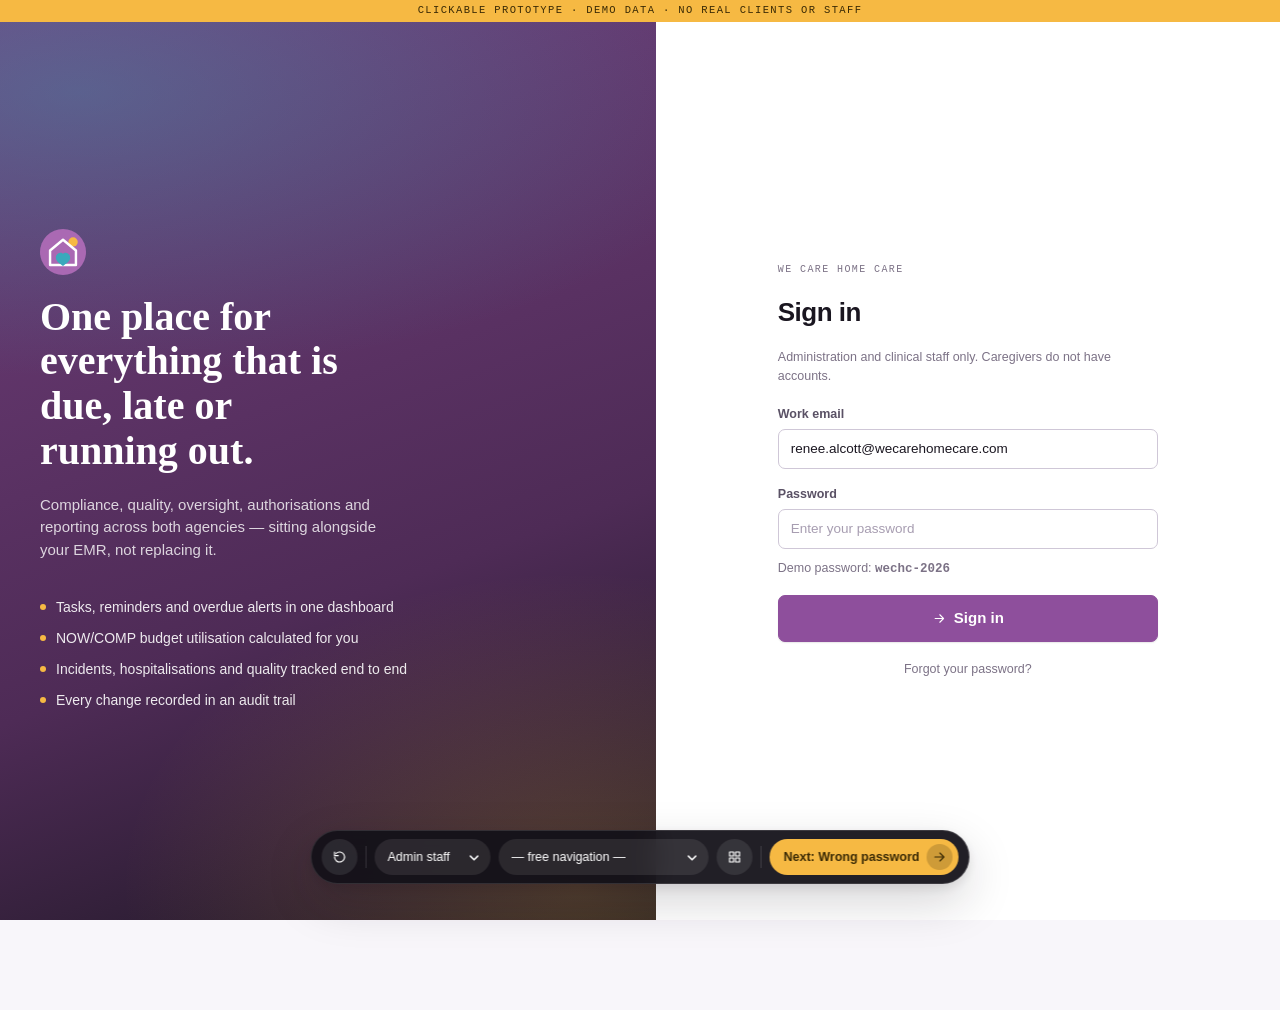
==== prototype/index.html @ 82a65e17 "feat: clickable prototype of the operations management system A branded, click-through prototype of " ====
<!doctype html>
<html lang="en">
<head>
<meta charset="utf-8">
<meta name="viewport" content="width=device-width, initial-scale=1">
<meta name="robots" content="noindex, nofollow">
<title>We Care Home Care — Operations System (clickable prototype)</title>
<link rel="icon" href="assets/logo.svg">
<link rel="stylesheet" href="css/tokens.css">
<link rel="stylesheet" href="css/app.css">
<link rel="stylesheet" href="css/components.css">
</head>
<body>

<div class="demo-flag">Clickable prototype · demo data · no real clients or staff</div>

<div id="app"></div>
<div id="overlay" class="ovl" style="display:none"></div>
<div id="toasts" class="toast-wrap"></div>
<div id="chrome" class="chrome"></div>

<!-- plain scripts, no modules: this has to run from file:// -->
<script src="js/data.js"></script>
<script src="js/ui.js"></script>
<script src="js/app.js"></script>

<script src="js/screens/auth.js"></script>
<script src="js/screens/dashboard.js"></script>
<script src="js/screens/clients.js"></script>
<script src="js/screens/caregivers.js"></script>
<script src="js/screens/budget.js"></script>
<script src="js/screens/tasks.js"></script>
<script src="js/screens/incidents.js"></script>
<script src="js/screens/hospitalisations.js"></script>
<script src="js/screens/quality.js"></script>
<script src="js/screens/isp.js"></script>
<script src="js/screens/oversight.js"></script>
<script src="js/screens/calendar.js"></script>
<script src="js/screens/reports.js"></script>
<script src="js/screens/settings.js"></script>
<script src="js/screens/system.js"></script>

<script src="js/flows.js"></script>
<script>APP.boot();</script>
</body>
</html>
---- prototype/css/tokens.css ----
/* ============================================================
   We Care Home Care — design tokens
   Brand: purple #AA69B3 · teal #3AA9BC · gold #F6B943
   Light only. This is a product mock, not a document.
   ============================================================ */

:root {
  /* ---- purple (primary) ---- */
  --p-50:  #F9F3FB;
  --p-100: #F0E3F4;
  --p-200: #E0C7E8;
  --p-300: #C99BD6;
  --p-400: #B47FC6;
  --p-500: #AA69B3;
  --p-600: #8E4F9C;
  --p-700: #713E7C;
  --p-800: #4E2B56;

  /* ---- teal (secondary / system actions) ---- */
  --t-50:  #EAF6F8;
  --t-100: #D4ECF1;
  --t-200: #A7DAE4;
  --t-300: #6FC3D3;
  --t-400: #3AA9BC;
  --t-500: #2A8FA0;
  --t-600: #217585;
  --t-700: #1A5A66;

  /* ---- gold (warning / attention) ---- */
  --g-50:  #FEF8EA;
  --g-100: #FDEECD;
  --g-200: #FBDD9B;
  --g-300: #F6B943;
  --g-400: #D89C26;
  --g-500: #A9761A;
  --g-600: #8C5E06;

  /* ---- red (danger / overdue / blocked) ---- */
  --r-50:  #FDEEEC;
  --r-100: #FADCD7;
  --r-200: #F2B6AD;
  --r-400: #D9584A;
  --r-500: #C0392B;
  --r-600: #9C2C20;

  /* ---- green (good / complete) ---- */
  --gr-50:  #E9F7F0;
  --gr-100: #CDEDDD;
  --gr-400: #34A473;
  --gr-500: #1E8E5A;
  --gr-600: #166B44;

  /* ---- neutrals, biased slightly toward the brand purple ---- */
  --n-0:   #FFFFFF;
  --n-25:  #FCFBFD;
  --n-50:  #F8F6FA;
  --n-100: #F1EDF4;
  --n-200: #E4DEEA;
  --n-300: #CFC7D7;
  --n-400: #A79DB1;
  --n-500: #7C7286;
  --n-600: #5A5165;
  --n-700: #413A4A;
  --n-800: #2B2532;
  --n-900: #1A1620;

  /* ---- semantic ---- */
  --bg:            var(--n-50);
  --surface:       var(--n-0);
  --surface-sunk:  var(--n-100);
  --border:        var(--n-200);
  --border-strong: var(--n-300);
  --text:          var(--n-900);
  --text-soft:     var(--n-600);
  --text-mute:     var(--n-500);
  --text-invert:   var(--n-0);

  /* ---- type ---- */
  --sans: -apple-system, BlinkMacSystemFont, "Segoe UI", Roboto, "Helvetica Neue", Arial, sans-serif;
  --serif: "Iowan Old Style", "Palatino Linotype", Palatino, "Book Antiqua", Georgia, serif;
  --mono: ui-monospace, "SF Mono", SFMono-Regular, Menlo, Consolas, "Liberation Mono", monospace;

  --fs-xs:  11px;
  --fs-sm:  12.5px;
  --fs-md:  14px;
  --fs-lg:  16px;
  --fs-xl:  19px;
  --fs-2xl: 24px;
  --fs-3xl: 30px;

  /* ---- space ---- */
  --s-1: 4px;
  --s-2: 8px;
  --s-3: 12px;
  --s-4: 16px;
  --s-5: 20px;
  --s-6: 24px;
  --s-8: 32px;
  --s-10: 40px;
  --s-12: 48px;

  /* ---- radius ---- */
  --rad-sm: 4px;
  --rad:    7px;
  --rad-lg: 11px;
  --rad-full: 999px;

  /* ---- elevation ---- */
  --sh-1: 0 1px 2px rgba(26,22,32,.06), 0 1px 1px rgba(26,22,32,.04);
  --sh-2: 0 2px 6px rgba(26,22,32,.07), 0 1px 2px rgba(26,22,32,.05);
  --sh-3: 0 8px 24px rgba(26,22,32,.10), 0 2px 6px rgba(26,22,32,.06);
  --sh-4: 0 18px 48px rgba(26,22,32,.18), 0 4px 12px rgba(26,22,32,.10);

  /* ---- layout ---- */
  --sidebar-w: 232px;
  --topbar-h: 58px;
  --chrome-h: 64px;
}
---- prototype/css/app.css ----
/* ============================================================
   Shell — topbar, sidebar, page frame, demo chrome
   ============================================================ */

* { box-sizing: border-box; }

html, body { height: 100%; }

body {
  margin: 0;
  background: var(--bg);
  color: var(--text);
  font-family: var(--sans);
  font-size: var(--fs-md);
  line-height: 1.5;
  -webkit-font-smoothing: antialiased;
}

button, input, select, textarea { font: inherit; color: inherit; }

a { color: var(--p-600); }

/* ---------------- app frame ---------------- */

#app { min-height: 100%; padding-bottom: calc(var(--chrome-h) + 26px); }

.shell { display: grid; grid-template-columns: var(--sidebar-w) 1fr; min-height: 100vh; }

.shell--bare { grid-template-columns: 1fr; }

/* ---------------- sidebar ---------------- */

.sidebar {
  background: var(--n-900);
  color: var(--n-300);
  display: flex;
  flex-direction: column;
  gap: var(--s-1);
  padding: var(--s-4) var(--s-3) var(--s-8);
  position: sticky;
  top: 0;
  height: 100vh;
  overflow-y: auto;
}

.brandmark {
  display: flex;
  align-items: center;
  gap: 10px;
  padding: 4px 8px var(--s-5);
}

.brandmark .bm-txt { display: flex; flex-direction: column; line-height: 1.15; }
.brandmark .bm-1 {
  font-family: var(--serif);
  font-size: 15.5px;
  color: var(--n-0);
  letter-spacing: .01em;
}
.brandmark .bm-2 {
  font-family: var(--mono);
  font-size: 9px;
  letter-spacing: .16em;
  color: var(--p-300);
  text-transform: uppercase;
}

.nav-label {
  font-family: var(--mono);
  font-size: 9.5px;
  letter-spacing: .15em;
  text-transform: uppercase;
  color: var(--n-500);
  padding: var(--s-4) 8px var(--s-2);
}

.nav-item {
  display: flex;
  align-items: center;
  gap: 10px;
  padding: 7px 9px;
  border-radius: var(--rad);
  color: var(--n-300);
  font-size: 13.5px;
  cursor: pointer;
  border: 0;
  background: none;
  width: 100%;
  text-align: left;
  position: relative;
}

.nav-item:hover { background: rgba(255,255,255,.07); color: var(--n-0); }

.nav-item.is-active {
  background: var(--p-600);
  color: var(--n-0);
  font-weight: 600;
}

.nav-item .ico { width: 16px; height: 16px; flex: none; opacity: .85; }
.nav-item.is-active .ico { opacity: 1; }

.nav-item .pill {
  margin-left: auto;
  background: var(--r-500);
  color: #fff;
  font-size: 10.5px;
  font-weight: 700;
  padding: 1px 6px;
  border-radius: var(--rad-full);
  font-variant-numeric: tabular-nums;
}

.nav-item.is-active .pill { background: rgba(0,0,0,.28); }

.nav-item[disabled] { opacity: .32; cursor: not-allowed; }
.nav-item[disabled]:hover { background: none; color: var(--n-300); }

.nav-foot {
  margin-top: auto;
  padding: var(--s-4) 8px 0;
  border-top: 1px solid rgba(255,255,255,.09);
  display: flex;
  flex-direction: column;
  gap: 3px;
}

.nav-foot .who { font-size: 12.5px; color: var(--n-0); font-weight: 600; }
.nav-foot .whorole { font-size: 11px; color: var(--n-500); }

/* ---------------- topbar ---------------- */

.main { display: flex; flex-direction: column; min-width: 0; }

.topbar {
  height: var(--topbar-h);
  background: var(--surface);
  border-bottom: 1px solid var(--border);
  display: flex;
  align-items: center;
  gap: var(--s-4);
  padding: 0 var(--s-6);
  position: sticky;
  top: 0;
  z-index: 20;
}

.crumb { font-size: 13px; color: var(--text-mute); display: flex; align-items: center; gap: 7px; }
.crumb b { color: var(--text); font-weight: 600; }

.topbar-spacer { flex: 1; }

.agency-switch {
  display: flex;
  align-items: center;
  gap: 2px;
  background: var(--surface-sunk);
  border-radius: var(--rad);
  padding: 3px;
}

.agency-switch button {
  border: 0;
  background: none;
  padding: 4px 11px;
  border-radius: var(--rad-sm);
  font-size: 12.5px;
  color: var(--text-soft);
  cursor: pointer;
  white-space: nowrap;
}

.agency-switch button.on {
  background: var(--surface);
  color: var(--p-700);
  font-weight: 650;
  box-shadow: var(--sh-1);
}

.searchbox {
  display: flex;
  align-items: center;
  gap: 8px;
  background: var(--surface-sunk);
  border: 1px solid transparent;
  border-radius: var(--rad);
  padding: 6px 12px;
  width: 230px;
  color: var(--text-mute);
  font-size: 13px;
  cursor: text;
}

.avatar {
  width: 30px; height: 30px;
  border-radius: var(--rad-full);
  background: var(--p-500);
  color: #fff;
  display: grid;
  place-items: center;
  font-size: 12px;
  font-weight: 700;
  cursor: pointer;
  flex: none;
}

/* ---------------- page ---------------- */

.page { padding: var(--s-6) var(--s-6) var(--s-12); display: flex; flex-direction: column; gap: var(--s-5); }
.page--narrow { max-width: 860px; }

.page-head { display: flex; align-items: flex-start; gap: var(--s-4); flex-wrap: wrap; }
.page-head .ph-txt { display: flex; flex-direction: column; gap: 3px; min-width: 0; }
.page-head h1 {
  margin: 0;
  font-size: var(--fs-2xl);
  font-weight: 650;
  letter-spacing: -.015em;
}
.page-head .sub { font-size: 13.5px; color: var(--text-mute); }
.page-head .ph-actions { margin-left: auto; display: flex; gap: var(--s-2); flex-wrap: wrap; }

.eyebrow-m {
  font-family: var(--mono);
  font-size: 10px;
  letter-spacing: .14em;
  text-transform: uppercase;
  color: var(--text-mute);
}

.grid { display: grid; gap: var(--s-4); }
.grid-2 { grid-template-columns: repeat(2, minmax(0,1fr)); }
.grid-3 { grid-template-columns: repeat(3, minmax(0,1fr)); }
.grid-4 { grid-template-columns: repeat(4, minmax(0,1fr)); }
.grid-sb { grid-template-columns: minmax(0,1fr) 320px; align-items: start; }

@media (max-width: 1180px) {
  .grid-4 { grid-template-columns: repeat(2, minmax(0,1fr)); }
  .grid-sb { grid-template-columns: 1fr; }
}
@media (max-width: 900px) {
  .grid-2, .grid-3 { grid-template-columns: 1fr; }
  .shell { grid-template-columns: 1fr; }
  .sidebar { position: static; height: auto; }
}

/* ---------------- auth screens ---------------- */

.auth {
  min-height: 100vh;
  display: grid;
  grid-template-columns: 1.05fr 1fr;
}

@media (max-width: 900px) { .auth { grid-template-columns: 1fr; } }

.auth-art {
  background:
    radial-gradient(1100px 460px at 12% 8%, rgba(58,169,188,.34), transparent 62%),
    radial-gradient(760px 520px at 88% 96%, rgba(246,185,67,.22), transparent 60%),
    linear-gradient(160deg, var(--p-700), var(--p-800) 62%, var(--n-900));
  color: #fff;
  padding: var(--s-12) var(--s-10);
  display: flex;
  flex-direction: column;
  justify-content: center;
  gap: var(--s-5);
}

.auth-art h2 {
  font-family: var(--serif);
  font-size: clamp(28px, 3.4vw, 40px);
  line-height: 1.12;
  margin: 0;
  font-weight: 600;
  max-width: 15ch;
}

.auth-art p { margin: 0; color: rgba(255,255,255,.8); max-width: 44ch; font-size: 15px; }

.auth-art .bullets { display: flex; flex-direction: column; gap: 10px; margin-top: var(--s-4); }
.auth-art .bullets div { display: flex; gap: 10px; align-items: flex-start; font-size: 14px; color: rgba(255,255,255,.9); }
.auth-art .bullets .dot { width: 6px; height: 6px; border-radius: 50%; background: var(--g-300); margin-top: 7px; flex: none; }

.auth-form {
  display: flex;
  flex-direction: column;
  justify-content: center;
  padding: var(--s-12) var(--s-10);
  gap: var(--s-5);
  background: var(--surface);
}

.auth-form .inner { width: 100%; max-width: 380px; margin: 0 auto; display: flex; flex-direction: column; gap: var(--s-4); }

/* ---------------- demo chrome ---------------- */

.chrome {
  position: fixed;
  left: 50%;
  bottom: 16px;
  transform: translateX(-50%);
  z-index: 300;
  display: flex;
  align-items: center;
  gap: var(--s-2);
  background: rgba(20,17,25,.94);
  backdrop-filter: blur(14px);
  -webkit-backdrop-filter: blur(14px);
  border: 1px solid rgba(255,255,255,.12);
  border-radius: var(--rad-full);
  padding: 8px 10px;
  box-shadow: var(--sh-4);
  max-width: calc(100vw - 32px);
}

.chrome-btn {
  border: 0;
  background: rgba(255,255,255,.09);
  color: #fff;
  height: 36px;
  min-width: 36px;
  padding: 0 10px;
  border-radius: var(--rad-full);
  cursor: pointer;
  display: inline-flex;
  align-items: center;
  gap: 7px;
  font-size: 12.5px;
  white-space: nowrap;
}

.chrome-btn:hover { background: rgba(255,255,255,.18); }
.chrome-btn svg { width: 15px; height: 15px; }

.chrome-btn--next {
  background: var(--g-300);
  color: #3A2A05;
  font-weight: 650;
  padding: 0 6px 0 14px;
  max-width: 340px;
}
.chrome-btn--next:hover { background: #FFC65B; }
.chrome-btn--next .lbl { overflow: hidden; text-overflow: ellipsis; white-space: nowrap; }
.chrome-btn--next .go {
  width: 26px; height: 26px; border-radius: 50%;
  background: rgba(0,0,0,.16); display: grid; place-items: center; flex: none;
}
.chrome-btn--next[disabled] { opacity: .45; cursor: default; }

.chrome-sel {
  height: 36px;
  border-radius: var(--rad-full);
  background: rgba(255,255,255,.09);
  color: #fff;
  border: 0;
  padding: 0 30px 0 13px;
  font-size: 12.5px;
  cursor: pointer;
  max-width: 210px;
  appearance: none;
  background-image: url("data:image/svg+xml;utf8,<svg xmlns='http://www.w3.org/2000/svg' viewBox='0 0 12 12'><path d='M2 4.5 L6 8.5 L10 4.5' fill='none' stroke='white' stroke-width='1.6' stroke-linecap='round'/></svg>");
  background-repeat: no-repeat;
  background-position: right 11px center;
  background-size: 11px;
}

.chrome-sel option { background: #1b1622; color: #fff; }

.chrome-step {
  font-family: var(--mono);
  font-size: 11px;
  color: rgba(255,255,255,.55);
  padding: 0 4px;
  white-space: nowrap;
  font-variant-numeric: tabular-nums;
}

.chrome-div { width: 1px; height: 22px; background: rgba(255,255,255,.14); flex: none; }

.demo-flag {
  position: fixed;
  top: 0; left: 0; right: 0;
  z-index: 400;
  background: var(--g-300);
  color: #3A2A05;
  font-family: var(--mono);
  font-size: 10.5px;
  letter-spacing: .13em;
  text-transform: uppercase;
  text-align: center;
  padding: 3px 8px;
  pointer-events: none;
}

body { padding-top: 20px; }
.topbar { top: 20px; }
.sidebar { top: 20px; height: calc(100vh - 20px); }

/* ---------------- screen index overlay ---------------- */

.ovl {
  position: fixed;
  inset: 0;
  z-index: 350;
  background: rgba(16,13,20,.72);
  backdrop-filter: blur(6px);
  -webkit-backdrop-filter: blur(6px);
  overflow-y: auto;
  padding: 46px 24px 110px;
}

.ovl-inner { max-width: 1080px; margin: 0 auto; display: flex; flex-direction: column; gap: var(--s-5); }

.ovl-head { display: flex; align-items: center; gap: var(--s-4); color: #fff; }
.ovl-head h2 { margin: 0; font-family: var(--serif); font-size: 26px; font-weight: 600; }
.ovl-head .x {
  margin-left: auto; border: 0; background: rgba(255,255,255,.12); color: #fff;
  width: 34px; height: 34px; border-radius: 50%; cursor: pointer; font-size: 17px;
}

.ovl-group { display: flex; flex-direction: column; gap: 9px; }
.ovl-group h3 {
  margin: 0;
  font-family: var(--mono);
  font-size: 10px;
  letter-spacing: .15em;
  text-transform: uppercase;
  color: rgba(255,255,255,.5);
}
.ovl-grid { display: grid; grid-template-columns: repeat(auto-fill, minmax(200px, 1fr)); gap: 8px; }

.ovl-card {
  background: rgba(255,255,255,.07);
  border: 1px solid rgba(255,255,255,.12);
  border-radius: var(--rad);
  padding: 11px 13px;
  color: #fff;
  cursor: pointer;
  text-align: left;
  display: flex;
  flex-direction: column;
  gap: 3px;
}
.ovl-card:hover { background: rgba(255,255,255,.15); border-color: rgba(255,255,255,.3); }
.ovl-card .t { font-size: 13.5px; font-weight: 600; }
.ovl-card .i { font-family: var(--mono); font-size: 9.5px; color: rgba(255,255,255,.45); }
.ovl-card.is-here { border-color: var(--g-300); background: rgba(246,185,67,.16); }

/* ---------------- toast ---------------- */

.toast-wrap {
  position: fixed;
  right: 20px;
  bottom: calc(var(--chrome-h) + 28px);
  z-index: 320;
  display: flex;
  flex-direction: column;
  gap: 8px;
  align-items: flex-end;
}

.toast {
  background: var(--n-900);
  color: #fff;
  border-radius: var(--rad);
  padding: 11px 15px;
  box-shadow: var(--sh-3);
  font-size: 13px;
  display: flex;
  gap: 10px;
  align-items: flex-start;
  max-width: 360px;
  animation: toastIn .22s ease-out;
}

.toast .tdot { width: 7px; height: 7px; border-radius: 50%; margin-top: 6px; flex: none; background: var(--t-300); }
.toast.warn .tdot { background: var(--g-300); }
.toast.bad .tdot { background: var(--r-400); }
.toast b { display: block; font-weight: 650; }
.toast span { color: rgba(255,255,255,.72); }

@keyframes toastIn { from { opacity: 0; transform: translateY(8px); } to { opacity: 1; transform: none; } }

@media (prefers-reduced-motion: reduce) {
  .toast { animation: none; }
  * { transition: none !important; }
}
---- prototype/css/components.css ----
/* ============================================================
   Components — cards, tables, forms, badges, charts, modals
   ============================================================ */

/* ---------------- icons ---------------- */

svg.ico { width: 16px; height: 16px; flex: none; }
.clist-row > svg.ico, .stat svg.ico { color: var(--n-400); }
.banner svg.bi { width: 20px; height: 20px; flex: none; }
.empty svg.ei { width: 46px; height: 46px; }

/* ---------------- card ---------------- */

.card {
  background: var(--surface);
  border: 1px solid var(--border);
  border-radius: var(--rad-lg);
  box-shadow: var(--sh-1);
  display: flex;
  flex-direction: column;
  min-width: 0;
}

.card-head {
  display: flex;
  align-items: center;
  gap: var(--s-3);
  padding: var(--s-4) var(--s-5);
  border-bottom: 1px solid var(--border);
}

.card-head h3 { margin: 0; font-size: var(--fs-lg); font-weight: 650; letter-spacing: -.01em; }
.card-head .sub { font-size: 12.5px; color: var(--text-mute); }
.card-head .spacer { flex: 1; }

.card-body { padding: var(--s-5); display: flex; flex-direction: column; gap: var(--s-4); }
.card-body--flush { padding: 0; }

.card-foot {
  padding: var(--s-3) var(--s-5);
  border-top: 1px solid var(--border);
  display: flex;
  align-items: center;
  gap: var(--s-2);
  background: var(--n-25);
  border-radius: 0 0 var(--rad-lg) var(--rad-lg);
}

.card--click { cursor: pointer; transition: box-shadow .12s, border-color .12s, transform .12s; }
.card--click:hover { box-shadow: var(--sh-2); border-color: var(--border-strong); transform: translateY(-1px); }

/* ---------------- stat tiles ---------------- */

.stat {
  background: var(--surface);
  border: 1px solid var(--border);
  border-radius: var(--rad-lg);
  padding: var(--s-4) var(--s-5);
  display: flex;
  flex-direction: column;
  gap: 4px;
  cursor: pointer;
  position: relative;
  overflow: hidden;
}

.stat:hover { border-color: var(--border-strong); box-shadow: var(--sh-2); }

.stat::before { content: ""; position: absolute; left: 0; top: 0; bottom: 0; width: 3px; background: var(--n-300); }
.stat.is-bad::before  { background: var(--r-500); }
.stat.is-warn::before { background: var(--g-300); }
.stat.is-ok::before   { background: var(--gr-500); }
.stat.is-info::before { background: var(--t-400); }

.stat .k {
  font-family: var(--mono);
  font-size: 10px;
  letter-spacing: .12em;
  text-transform: uppercase;
  color: var(--text-mute);
}
.stat .v { font-size: 27px; font-weight: 680; letter-spacing: -.02em; font-variant-numeric: tabular-nums; line-height: 1.1; }
.stat .n { font-size: 12.5px; color: var(--text-soft); }
.stat.is-bad .v  { color: var(--r-600); }
.stat.is-warn .v { color: var(--g-600); }

/* ---------------- badges ---------------- */

.badge {
  display: inline-flex;
  align-items: center;
  gap: 5px;
  font-size: 11.5px;
  font-weight: 600;
  padding: 2px 9px;
  border-radius: var(--rad-full);
  white-space: nowrap;
  border: 1px solid transparent;
}

.badge .bd { width: 6px; height: 6px; border-radius: 50%; background: currentColor; flex: none; }

.badge--ok      { background: var(--gr-50); color: var(--gr-600); border-color: var(--gr-100); }
.badge--warn    { background: var(--g-50);  color: var(--g-600);  border-color: var(--g-100); }
.badge--bad     { background: var(--r-50);  color: var(--r-600);  border-color: var(--r-100); }
.badge--info    { background: var(--t-50);  color: var(--t-600);  border-color: var(--t-100); }
.badge--plum    { background: var(--p-50);  color: var(--p-700);  border-color: var(--p-100); }
.badge--neutral { background: var(--n-100); color: var(--n-600);  border-color: var(--n-200); }

/* ---------------- buttons ---------------- */

.btn {
  display: inline-flex;
  align-items: center;
  justify-content: center;
  gap: 7px;
  border: 1px solid var(--border-strong);
  background: var(--surface);
  color: var(--text);
  padding: 8px 14px;
  border-radius: var(--rad);
  font-size: 13.5px;
  font-weight: 600;
  cursor: pointer;
  white-space: nowrap;
  box-shadow: var(--sh-1);
}

.btn:hover { background: var(--n-50); border-color: var(--n-400); }
.btn:focus-visible { outline: 2px solid var(--p-500); outline-offset: 2px; }

.btn--primary {
  background: var(--p-600);
  border-color: var(--p-600);
  color: #fff;
}
.btn--primary:hover { background: var(--p-700); border-color: var(--p-700); }

.btn--teal { background: var(--t-500); border-color: var(--t-500); color: #fff; }
.btn--teal:hover { background: var(--t-600); border-color: var(--t-600); }

.btn--danger { background: var(--r-500); border-color: var(--r-500); color: #fff; }
.btn--danger:hover { background: var(--r-600); border-color: var(--r-600); }

.btn--ghost { background: none; border-color: transparent; box-shadow: none; color: var(--text-soft); }
.btn--ghost:hover { background: var(--n-100); border-color: transparent; }

.btn--sm { padding: 5px 10px; font-size: 12.5px; }
.btn--lg { padding: 11px 20px; font-size: 15px; }
.btn--block { width: 100%; }

.btn svg { width: 15px; height: 15px; }

/* ---------------- tables ---------------- */

.tbl-wrap { overflow-x: auto; border-radius: 0 0 var(--rad-lg) var(--rad-lg); }

table.tbl { width: 100%; border-collapse: collapse; font-size: 13.5px; min-width: 640px; }

table.tbl th {
  text-align: left;
  font-family: var(--mono);
  font-size: 10px;
  letter-spacing: .12em;
  text-transform: uppercase;
  color: var(--text-mute);
  font-weight: 500;
  padding: 10px var(--s-5);
  background: var(--n-25);
  border-bottom: 1px solid var(--border);
  white-space: nowrap;
}

table.tbl td {
  padding: 11px var(--s-5);
  border-bottom: 1px solid var(--n-100);
  vertical-align: middle;
}

table.tbl tbody tr:last-child td { border-bottom: 0; }
table.tbl tbody tr { cursor: pointer; }
table.tbl tbody tr:hover { background: var(--p-50); }

table.tbl td.num { font-variant-numeric: tabular-nums; white-space: nowrap; }
table.tbl td.right { text-align: right; }
table.tbl .nm { font-weight: 600; }
table.tbl .sub2 { font-size: 12px; color: var(--text-mute); }

.rowmain { display: flex; align-items: center; gap: 10px; }

.ava-sm {
  width: 28px; height: 28px; border-radius: var(--rad-full);
  display: grid; place-items: center;
  font-size: 11px; font-weight: 700; color: #fff; flex: none;
  background: var(--p-500);
}
.ava-sm.c2 { background: var(--t-500); }
.ava-sm.c3 { background: var(--g-400); color: #3A2A05; }
.ava-sm.c4 { background: var(--n-500); }

/* ---------------- forms ---------------- */

.field { display: flex; flex-direction: column; gap: 5px; min-width: 0; }

.field > label {
  font-size: 12.5px;
  font-weight: 600;
  color: var(--text-soft);
}

.field .hint { font-size: 11.5px; color: var(--text-mute); }

.input, .select, .textarea {
  border: 1px solid var(--border-strong);
  background: var(--surface);
  border-radius: var(--rad);
  padding: 9px 12px;
  font-size: 13.5px;
  width: 100%;
  color: var(--text);
}

.input:focus, .select:focus, .textarea:focus {
  outline: none;
  border-color: var(--p-500);
  box-shadow: 0 0 0 3px var(--p-100);
}

.input::placeholder { color: var(--n-400); }
.textarea { min-height: 88px; resize: vertical; }

.select {
  appearance: none;
  padding-right: 32px;
  background-image: url("data:image/svg+xml;utf8,<svg xmlns='http://www.w3.org/2000/svg' viewBox='0 0 12 12'><path d='M2 4.5 L6 8.5 L10 4.5' fill='none' stroke='%235A5165' stroke-width='1.6' stroke-linecap='round'/></svg>");
  background-repeat: no-repeat;
  background-position: right 11px center;
  background-size: 11px;
  cursor: pointer;
}

.field.is-bad .input, .field.is-bad .select { border-color: var(--r-500); }
.field.is-bad .input:focus { box-shadow: 0 0 0 3px var(--r-100); }

.field-err {
  font-size: 12.5px;
  color: var(--r-600);
  font-weight: 600;
  display: flex;
  align-items: flex-start;
  gap: 6px;
}

.form-grid { display: grid; grid-template-columns: repeat(2, minmax(0,1fr)); gap: var(--s-4); }
@media (max-width: 760px) { .form-grid { grid-template-columns: 1fr; } }
.form-grid .span2 { grid-column: 1 / -1; }

.check { display: flex; align-items: flex-start; gap: 9px; cursor: pointer; font-size: 13.5px; }
.check .bx {
  width: 17px; height: 17px; border-radius: 4px;
  border: 1.5px solid var(--border-strong); flex: none; margin-top: 1px;
  display: grid; place-items: center; background: var(--surface);
}
.check.on .bx { background: var(--p-600); border-color: var(--p-600); }
.check.on .bx svg { display: block; }
.check .bx svg { display: none; width: 11px; height: 11px; }

.radio-row { display: flex; gap: var(--s-2); flex-wrap: wrap; }
.radio-chip {
  border: 1px solid var(--border-strong);
  background: var(--surface);
  border-radius: var(--rad-full);
  padding: 6px 14px;
  font-size: 13px;
  cursor: pointer;
}
.radio-chip.on { background: var(--p-600); border-color: var(--p-600); color: #fff; font-weight: 600; }

/* ---------------- filter bar ---------------- */

.filters {
  display: flex;
  align-items: center;
  gap: var(--s-2);
  flex-wrap: wrap;
  padding: var(--s-3) var(--s-5);
  border-bottom: 1px solid var(--border);
  background: var(--n-25);
}

.fchip {
  display: inline-flex;
  align-items: center;
  gap: 6px;
  border: 1px solid var(--border-strong);
  background: var(--surface);
  border-radius: var(--rad-full);
  padding: 5px 12px;
  font-size: 12.5px;
  cursor: pointer;
  color: var(--text-soft);
}
.fchip:hover { border-color: var(--n-400); }
.fchip.on { background: var(--p-600); border-color: var(--p-600); color: #fff; font-weight: 600; }
.fchip .ct { font-variant-numeric: tabular-nums; opacity: .7; }

/* ---------------- alert banners ---------------- */

.banner {
  display: flex;
  gap: var(--s-3);
  padding: var(--s-4) var(--s-5);
  border-radius: var(--rad-lg);
  border: 1px solid;
  align-items: flex-start;
}

.banner .bi { width: 20px; height: 20px; flex: none; margin-top: 1px; }
.banner .bt { display: flex; flex-direction: column; gap: 3px; min-width: 0; }
.banner b { font-size: 14px; font-weight: 650; }
.banner span { font-size: 13px; }
.banner .ba { margin-left: auto; display: flex; gap: 8px; flex: none; }

.banner--bad  { background: var(--r-50);  border-color: var(--r-200);  color: var(--r-600); }
.banner--warn { background: var(--g-50);  border-color: var(--g-200);  color: var(--g-600); }
.banner--info { background: var(--t-50);  border-color: var(--t-200);  color: var(--t-600); }
.banner--ok   { background: var(--gr-50); border-color: var(--gr-100); color: var(--gr-600); }
.banner span { color: var(--text-soft); }

/* ---------------- meters / progress ---------------- */

.meter { display: flex; flex-direction: column; gap: 6px; }
.meter-top { display: flex; align-items: baseline; gap: 8px; font-size: 12.5px; color: var(--text-soft); }
.meter-top .pc { margin-left: auto; font-weight: 700; font-size: 15px; color: var(--text); font-variant-numeric: tabular-nums; }

.meter-track {
  height: 10px;
  background: var(--n-200);
  border-radius: var(--rad-full);
  overflow: hidden;
  position: relative;
}

.meter-fill { height: 100%; background: var(--t-400); border-radius: var(--rad-full); }
.meter-fill.warn { background: var(--g-300); }
.meter-fill.bad  { background: var(--r-500); }

.meter-marks { position: relative; height: 14px; }
.meter-mark {
  position: absolute;
  top: 0;
  transform: translateX(-50%);
  font-family: var(--mono);
  font-size: 9px;
  color: var(--text-mute);
}
.meter-mark::before {
  content: "";
  position: absolute;
  left: 50%;
  top: -14px;
  width: 1px;
  height: 12px;
  background: var(--n-300);
}

/* ---------------- timeline ---------------- */

.tl { display: flex; flex-direction: column; }
.tl-item { display: grid; grid-template-columns: 22px 1fr; gap: var(--s-3); padding-bottom: var(--s-4); position: relative; }
.tl-item:last-child { padding-bottom: 0; }
.tl-item::after {
  content: ""; position: absolute; left: 10px; top: 20px; bottom: 0; width: 1.5px; background: var(--border);
}
.tl-item:last-child::after { display: none; }
.tl-dot {
  width: 21px; height: 21px; border-radius: 50%;
  background: var(--surface); border: 2px solid var(--n-300);
  z-index: 1; display: grid; place-items: center;
}
.tl-dot.ok   { border-color: var(--gr-500); background: var(--gr-500); }
.tl-dot.now  { border-color: var(--p-600); background: var(--p-600); }
.tl-dot.bad  { border-color: var(--r-500); background: var(--r-500); }
.tl-dot svg { width: 11px; height: 11px; }
.tl-body { display: flex; flex-direction: column; gap: 2px; padding-top: 1px; }
.tl-body b { font-size: 13.5px; font-weight: 650; }
.tl-body span { font-size: 12.5px; color: var(--text-mute); }

/* ---------------- key/value list ---------------- */

.kv { display: grid; grid-template-columns: 148px 1fr; gap: 9px var(--s-4); font-size: 13.5px; }
.kv dt { color: var(--text-mute); font-size: 12.5px; }
.kv dd { margin: 0; font-weight: 550; }
@media (max-width: 620px) { .kv { grid-template-columns: 1fr; gap: 2px; } .kv dd { margin-bottom: 8px; } }

/* ---------------- bar chart ---------------- */

.bars { display: flex; align-items: flex-end; gap: 10px; height: 150px; padding-top: 22px; }
.bar-col { flex: 1; display: flex; flex-direction: column; align-items: center; gap: 7px; height: 100%; justify-content: flex-end; min-width: 0; }
.bar-v {
  width: 100%;
  max-width: 54px;
  background: var(--p-400);
  border-radius: 4px 4px 0 0;
  position: relative;
  min-height: 3px;
}
.bar-v.bad { background: var(--r-500); }
.bar-v .lab {
  position: absolute; top: -20px; left: 50%; transform: translateX(-50%);
  font-size: 12px; font-weight: 700; font-variant-numeric: tabular-nums; color: var(--text);
}
.bar-x { font-family: var(--mono); font-size: 9.5px; letter-spacing: .1em; color: var(--text-mute); }

/* ---------------- checklist rows ---------------- */

.clist { display: flex; flex-direction: column; }
.clist-row {
  display: flex; align-items: center; gap: var(--s-3);
  padding: 11px var(--s-5);
  border-bottom: 1px solid var(--n-100);
  cursor: pointer;
}
.clist-row:last-child { border-bottom: 0; }
.clist-row:hover { background: var(--p-50); }
.clist-row .cl-n { font-weight: 600; font-size: 13.5px; }
.clist-row .cl-s { font-size: 12px; color: var(--text-mute); }
.clist-row .cl-sp { flex: 1; }

/* ---------------- modal ---------------- */

.modal-bd {
  position: fixed; inset: 0; z-index: 250;
  background: rgba(20,16,25,.5);
  display: grid; place-items: center;
  padding: 24px;
  backdrop-filter: blur(3px);
  -webkit-backdrop-filter: blur(3px);
}

.modal {
  background: var(--surface);
  border-radius: var(--rad-lg);
  box-shadow: var(--sh-4);
  width: 100%;
  max-width: 520px;
  max-height: 84vh;
  overflow-y: auto;
  display: flex;
  flex-direction: column;
}
.modal--wide { max-width: 760px; }

/* ---------------- misc ---------------- */

.row { display: flex; align-items: center; gap: var(--s-3); flex-wrap: wrap; }
.row-tight { display: flex; align-items: center; gap: var(--s-2); }
.spacer { flex: 1; }
.muted { color: var(--text-mute); }
.small { font-size: 12.5px; }
.mono { font-family: var(--mono); }
.nowrap { white-space: nowrap; }
.strike { text-decoration: line-through; opacity: .6; }

.empty {
  display: flex; flex-direction: column; align-items: center; gap: 10px;
  padding: var(--s-12) var(--s-6); text-align: center; color: var(--text-mute);
}
.empty .ei { width: 46px; height: 46px; opacity: .38; }
.empty b { color: var(--text); font-size: 15px; }

.skel { background: linear-gradient(90deg, var(--n-100) 25%, var(--n-200) 37%, var(--n-100) 63%); background-size: 400% 100%; animation: sk 1.3s ease infinite; border-radius: var(--rad-sm); }
@keyframes sk { 0% { background-position: 100% 50%; } 100% { background-position: 0 50%; } }

.linkish { color: var(--p-600); font-weight: 600; cursor: pointer; text-decoration: none; }
.linkish:hover { text-decoration: underline; }

.emrlink {
  display: inline-flex; align-items: center; gap: 6px;
  font-size: 12.5px; font-weight: 600; color: var(--t-600);
  background: var(--t-50); border: 1px solid var(--t-100);
  padding: 4px 10px; border-radius: var(--rad); cursor: pointer;
}
.emrlink:hover { background: var(--t-100); }
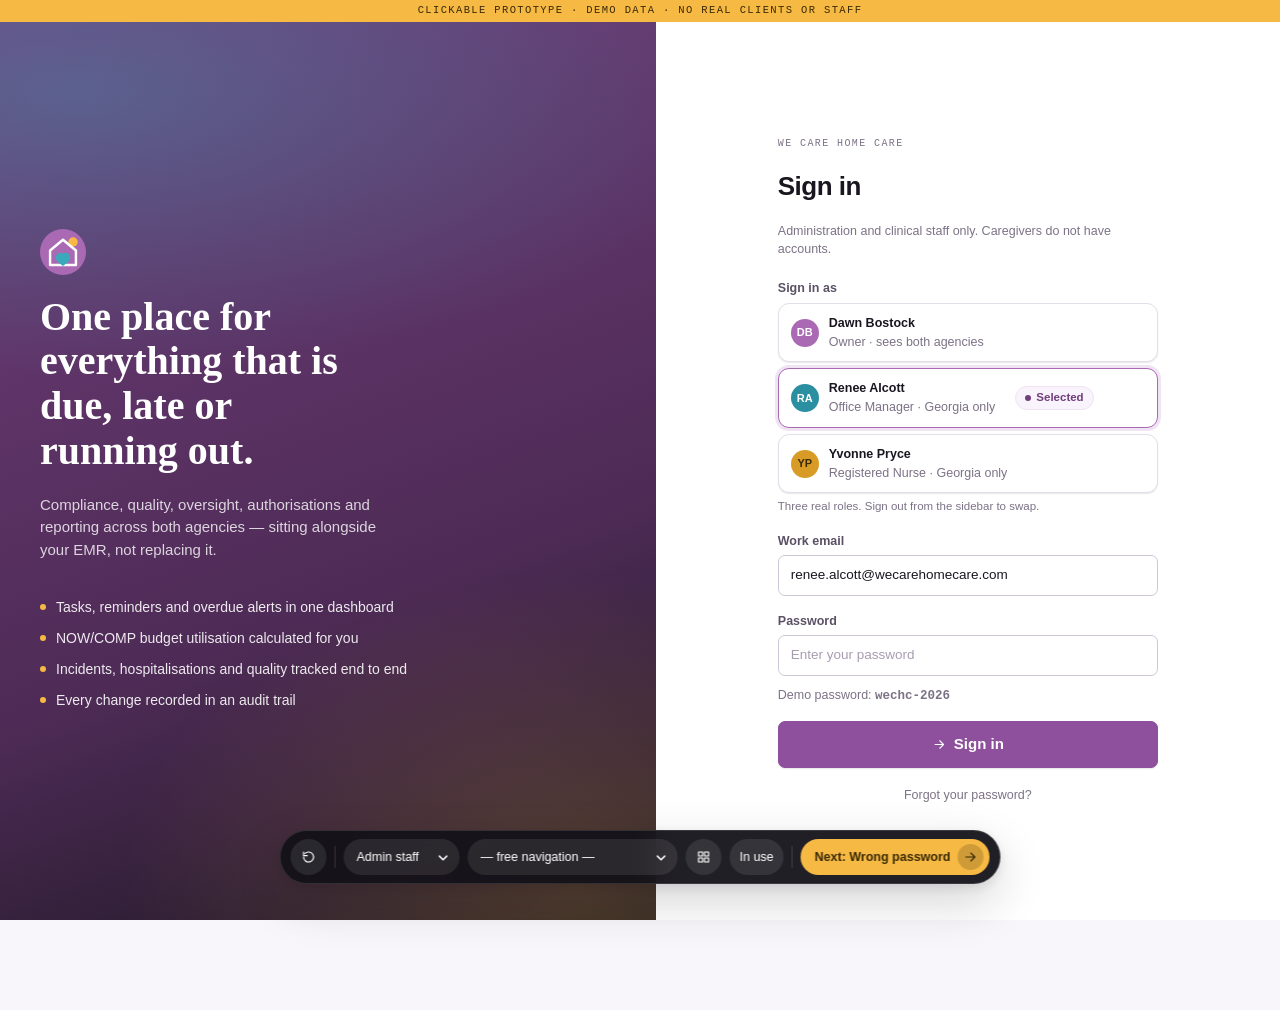
==== commit 00a968f2: "feat: day-one mode — the system as the client receives it, empty The prototype only ever showed a sy" ====
--- a/prototype/index.html
+++ b/prototype/index.html
@@ -39,6 +39,7 @@
 <script src="js/screens/reports.js"></script>
 <script src="js/screens/settings.js"></script>
 <script src="js/screens/system.js"></script>
+<script src="js/screens/setup.js"></script>
 
 <script src="js/flows.js"></script>
 <script>APP.boot();</script>
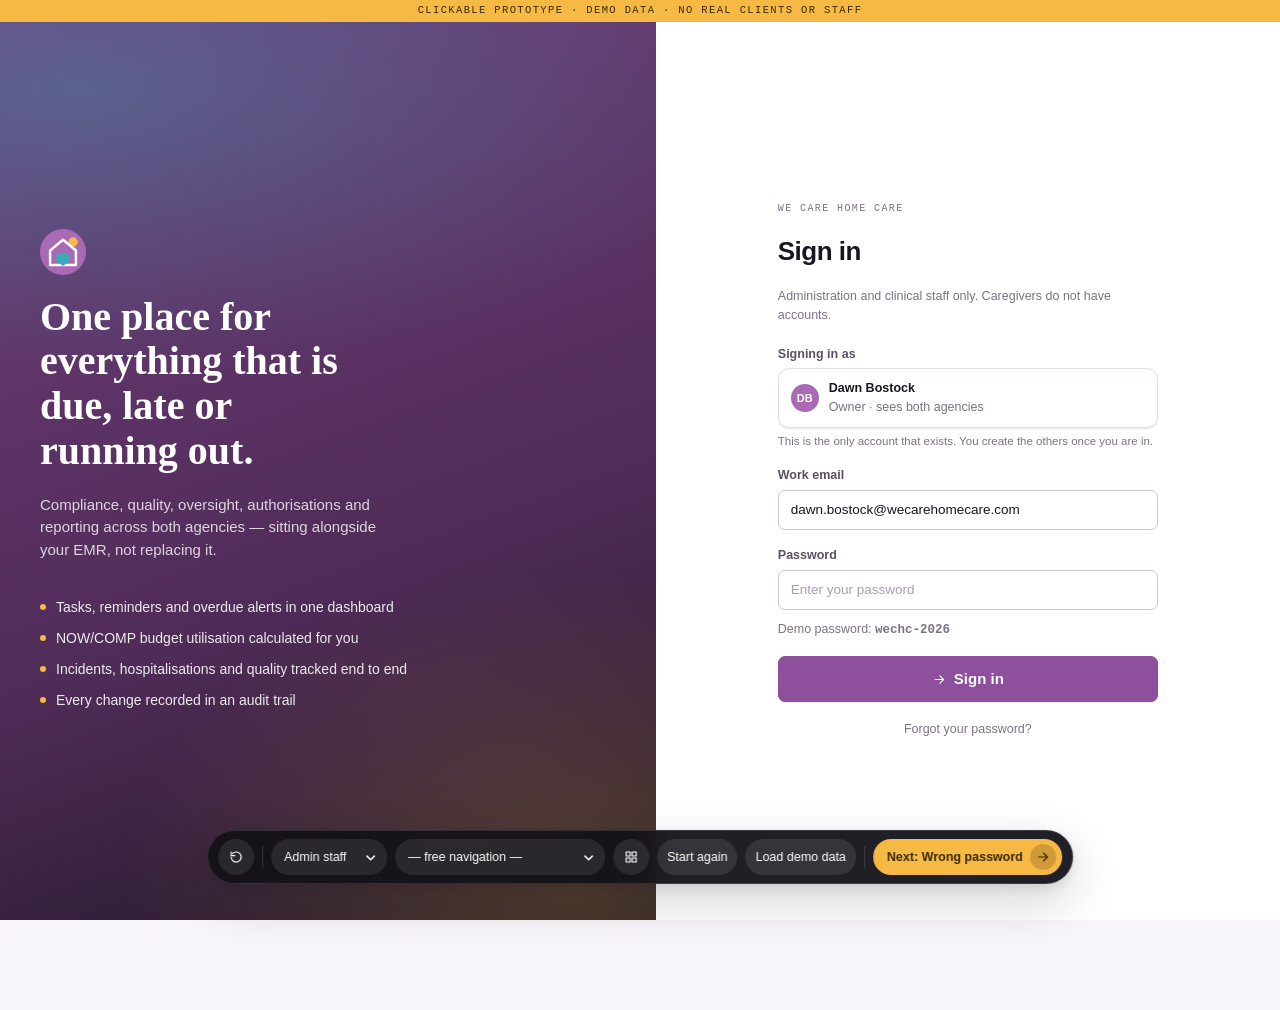
==== commit 5f4e7437: "feat: real persistence — one account on day one, everything else created The prototype was a mockup " ====
--- a/prototype/index.html
+++ b/prototype/index.html
@@ -20,6 +20,9 @@
 <div id="chrome" class="chrome"></div>
 
 <!-- plain scripts, no modules: this has to run from file:// -->
+<script src="js/seed.js"></script>
+<script src="js/demo.js"></script>
+<script src="js/db.js"></script>
 <script src="js/data.js"></script>
 <script src="js/ui.js"></script>
 <script src="js/app.js"></script>
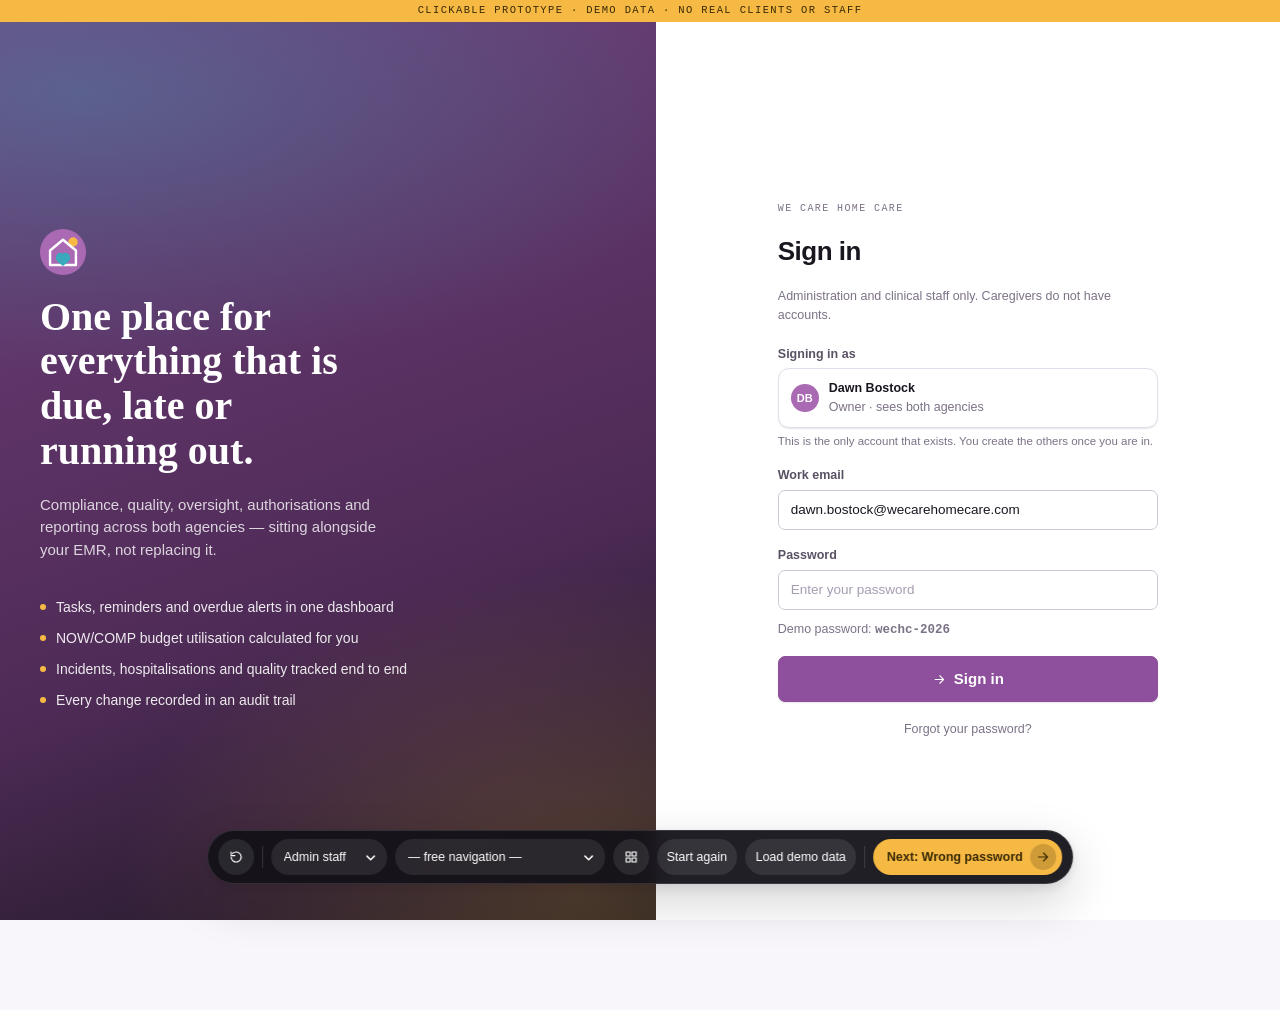
==== commit ef32b1c4: "fix: the dashboard is derived from the store, not hardcoded The dashboard still showed nine invented" ====
--- a/prototype/index.html
+++ b/prototype/index.html
@@ -24,6 +24,7 @@
 <script src="js/demo.js"></script>
 <script src="js/db.js"></script>
 <script src="js/data.js"></script>
+<script src="js/alerts.js"></script>
 <script src="js/ui.js"></script>
 <script src="js/app.js"></script>
 
